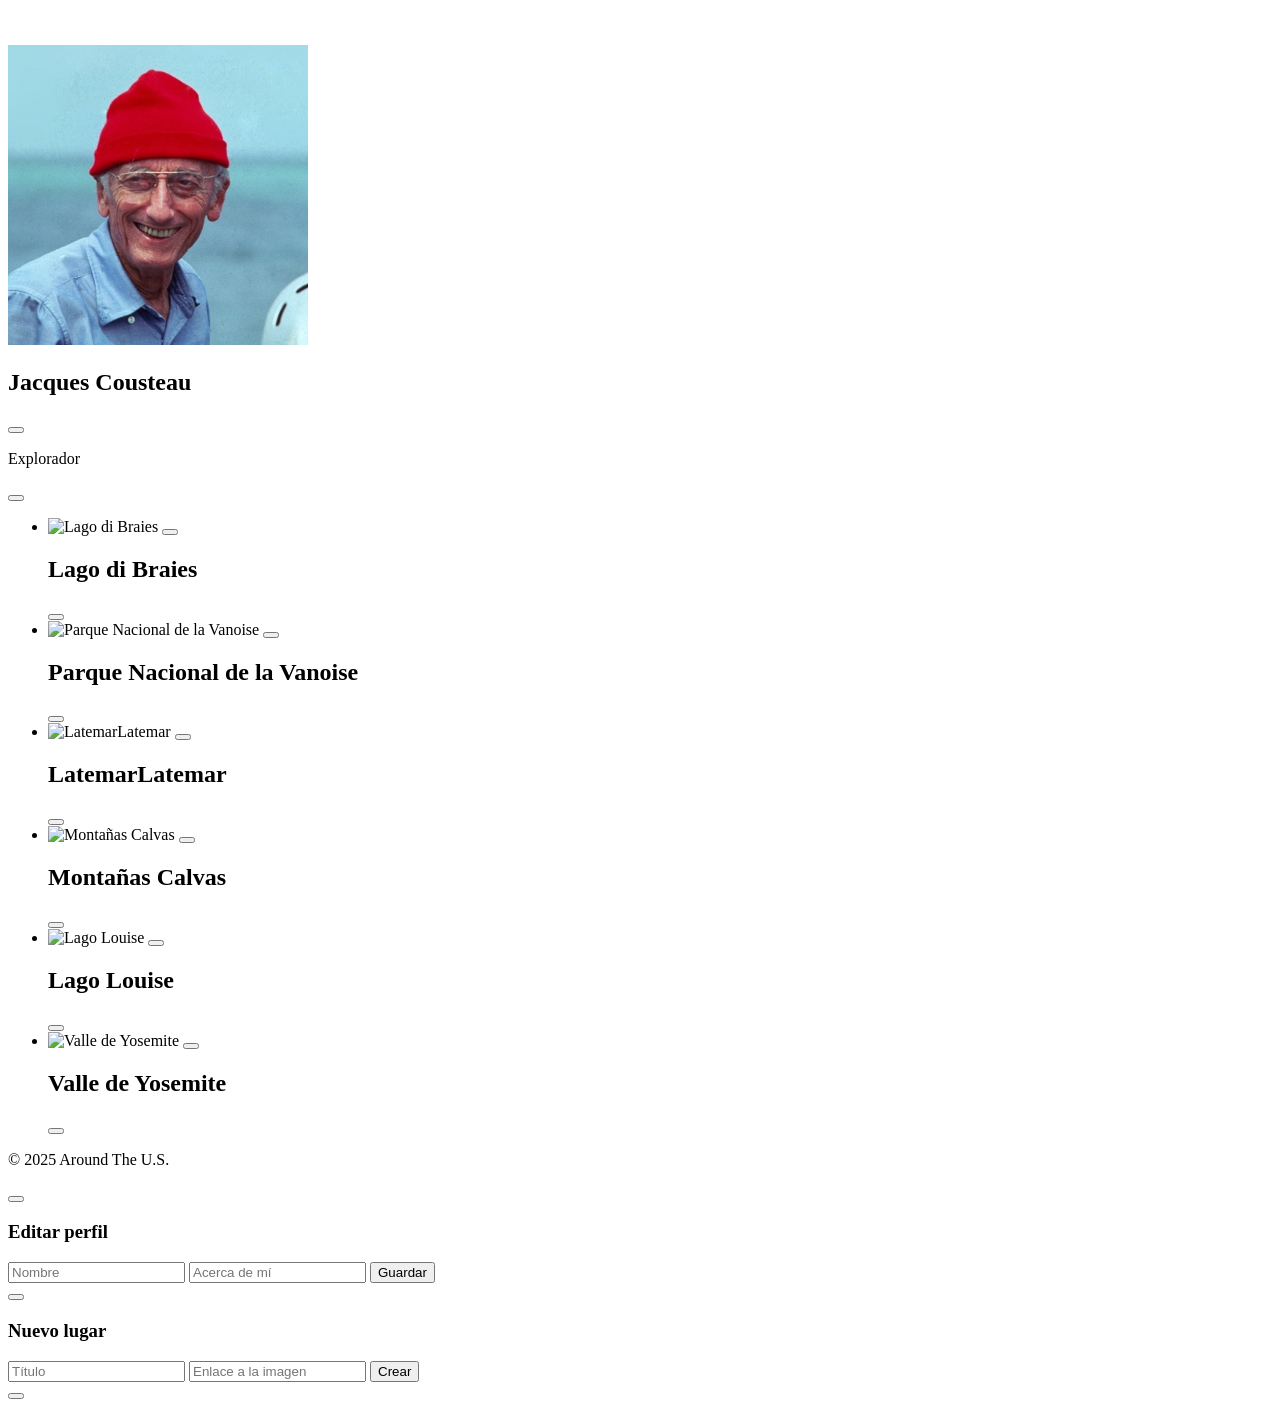
==== index.html @ 72ad416d "feat: Se ajusta archivo HTML para incluir el template de cards y realizar el render de las imagenes " ====
<!doctype html>
<html lang="es">
  <head>
    <meta charset="UTF-8" />
    <meta content="width=device-width, initial-scale=1.0" name="viewport" />
    <meta content="ie=edge" http-equiv="X-UA-Compatible" />
    <title>Around The U.S.</title>
    <link href="./pages/index.css" rel="stylesheet" />
  </head>
  <body class="page">
    <div class="page__content">
      <header class="header page__section">
        <img
          alt="Logotipo Around The U.S."
          class="logo header__logo"
          src="./images/logo.svg"
        />
      </header>
      <main class="content">
        <section class="profile page__section">
          <img class="profile__image" src="./images/avatar.jpg" alt="Avatar" />
          <div class="profile__info">
            <h1 class="profile__title">Jacques Cousteau</h1>
            <button
              aria-label="Editar perfil"
              class="profile__edit-button"
              type="button"
            ></button>
            <p class="profile__description">Explorador</p>
          </div>
          <button
            aria-label="Agregar tarjeta"
            class="profile__add-button"
            type="button"
          ></button>
        </section>
        <section class="cards page__section">
          <!-- <ul class="cards__list">
            <li class="card">
              <img
                class="card__image"
                src="https://practicum-content.s3.us-west-1.amazonaws.com/web-code/moved_yosemite.jpg"
                alt="Valle de Yosemite"
              />
              <button
                aria-label="Eliminar tarjeta"
                class="card__delete-button"
                type="button"
              ></button>
              <div class="card__description">
                <h2 class="card__title">Valle de Yosemite</h2>
                <button
                  aria-label="Botón Me gusta"
                  class="card__like-button"
                  type="button"
                ></button>
              </div>
            </li>
            <li class="card">
              <img
                class="card__image"
                src="https://practicum-content.s3.us-west-1.amazonaws.com/web-code/moved_lake-louise.jpg"
                alt="Lago Louise"
              />
              <button
                aria-label="Eliminar tarjeta"
                class="card__delete-button"
                type="button"
              ></button>
              <div class="card__description">
                <h2 class="card__title">Lago Louise</h2>
                <button
                  aria-label="Botón Me gusta"
                  class="card__like-button"
                  type="button"
                ></button>
              </div>
            </li>
            <li class="card">
              <img
                class="card__image"
                src="https://practicum-content.s3.us-west-1.amazonaws.com/web-code/moved_bald-mountains.jpg"
                alt="Montañas Calvas"
              />
              <button
                aria-label="Eliminar tarjeta"
                class="card__delete-button"
                type="button"
              ></button>
              <div class="card__description">
                <h2 class="card__title">Montañas Calvas</h2>
                <button
                  aria-label="Botón Me gusta"
                  class="card__like-button"
                  type="button"
                ></button>
              </div>
            </li>
            <li class="card">
              <img
                class="card__image"
                src="https://practicum-content.s3.us-west-1.amazonaws.com/web-code/moved_latemar.jpg"
                alt="Latemar"
              />
              <button
                aria-label="Eliminar tarjeta"
                class="card__delete-button"
                type="button"
              ></button>
              <div class="card__description">
                <h2 class="card__title">Latemar</h2>
                <button
                  aria-label="Botón Me gusta"
                  class="card__like-button"
                  type="button"
                ></button>
              </div>
            </li>
            <li class="card">
              <img
                class="card__image"
                src="https://practicum-content.s3.us-west-1.amazonaws.com/web-code/moved_vanoise.jpg"
                alt="Parque Nacional de la Vanoise"
              />
              <button
                aria-label="Eliminar tarjeta"
                class="card__delete-button"
                type="button"
              ></button>
              <div class="card__description">
                <h2 class="card__title">Parque Nacional de la Vanoise</h2>
                <button
                  aria-label="Botón Me gusta"
                  class="card__like-button"
                  type="button"
                ></button>
              </div>
            </li>
            <li class="card">
              <img
                class="card__image"
                src="https://practicum-content.s3.us-west-1.amazonaws.com/web-code/moved_lago.jpg"
                alt="Lago di Braies"
              />
              <button
                aria-label="Eliminar tarjeta"
                class="card__delete-button"
                type="button"
              ></button>
              <div class="card__description">
                <h2 class="card__title">Lago di Braies</h2>
                <button
                  aria-label="Botón Me gusta"
                  class="card__like-button"
                  type="button"
                ></button>
              </div>
            </li>
          </ul> -->
            <ul class="cards__list">
              <template id="card-template">
                <li class="card">
                  <img src="" alt="" class="card__image" />
                  <button class="card__delete-button" type="button"></button>
                  <div class="card__description">
                    <h2 class="card__title"></h2>
                    <button class="card__like-button" type="button"></button>
                  </div>
                </li>
              </template>
            </ul>
        </section>
      </main>
      <footer class="footer page__section">
        <p class="footer__copyright">© 2025 Around The U.S.</p>
      </footer>
      <div class="popup" id="edit-popup">
        <div class="popup__content">
          <button
            aria-label="Cerrar ventana emergente"
            class="popup__close"
            type="button"
          ></button>
          <h3 class="popup__title">Editar perfil</h3>
          <form class="popup__form" id="edit-profile-form">
            <input
              class="popup__input popup__input_type_name"
              name="name"
              placeholder="Nombre"
              type="text"
            />
            <input
              class="popup__input popup__input_type_description"
              name="description"
              placeholder="Acerca de mí"
              type="text"
            />
            <button class="button popup__button" type="submit">Guardar</button>
          </form>
        </div>
      </div>
      <div class="popup" id="new-card-popup">
        <div class="popup__content">
          <button
            aria-label="Cerrar ventana emergente"
            class="popup__close"
            type="button"
          ></button>
          <h3 class="popup__title">Nuevo lugar</h3>
          <form class="popup__form" id="new-card-form">
            <input
              class="popup__input popup__input_type_card-name"
              name="place-name"
              placeholder="Título"
              required
              type="text"
            />
            <input
              class="popup__input popup__input_type_url"
              name="link"
              placeholder="Enlace a la imagen"
              required
              type="url"
            />
            <button class="button popup__button" type="submit">Crear</button>
          </form>
        </div>
      </div>
      <div class="popup" id="image-popup">
        <div class="popup__content popup__content_content_image">
          <button
            aria-label="Cerrar ventana emergente"
            class="popup__close"
            type="button"
          ></button>
          <img alt="" class="popup__image" src="#" />
          <p class="popup__caption"></p>
        </div>
      </div>
    </div>
    <script src="scripts/index.js"></script>
  </body>
</html>
---- pages/index.css ----
@import url("../vendor/normalize.css");
@import url("../vendor/fonts.css");

@import url("../blocks/page.css");
@import url("../blocks/header.css");
@import url("../blocks/content.css");
@import url("../blocks/footer.css");
@import url("../blocks/profile.css");
@import url("../blocks/cards.css");
@import url("../blocks/card.css");
@import url("../blocks/popup.css");
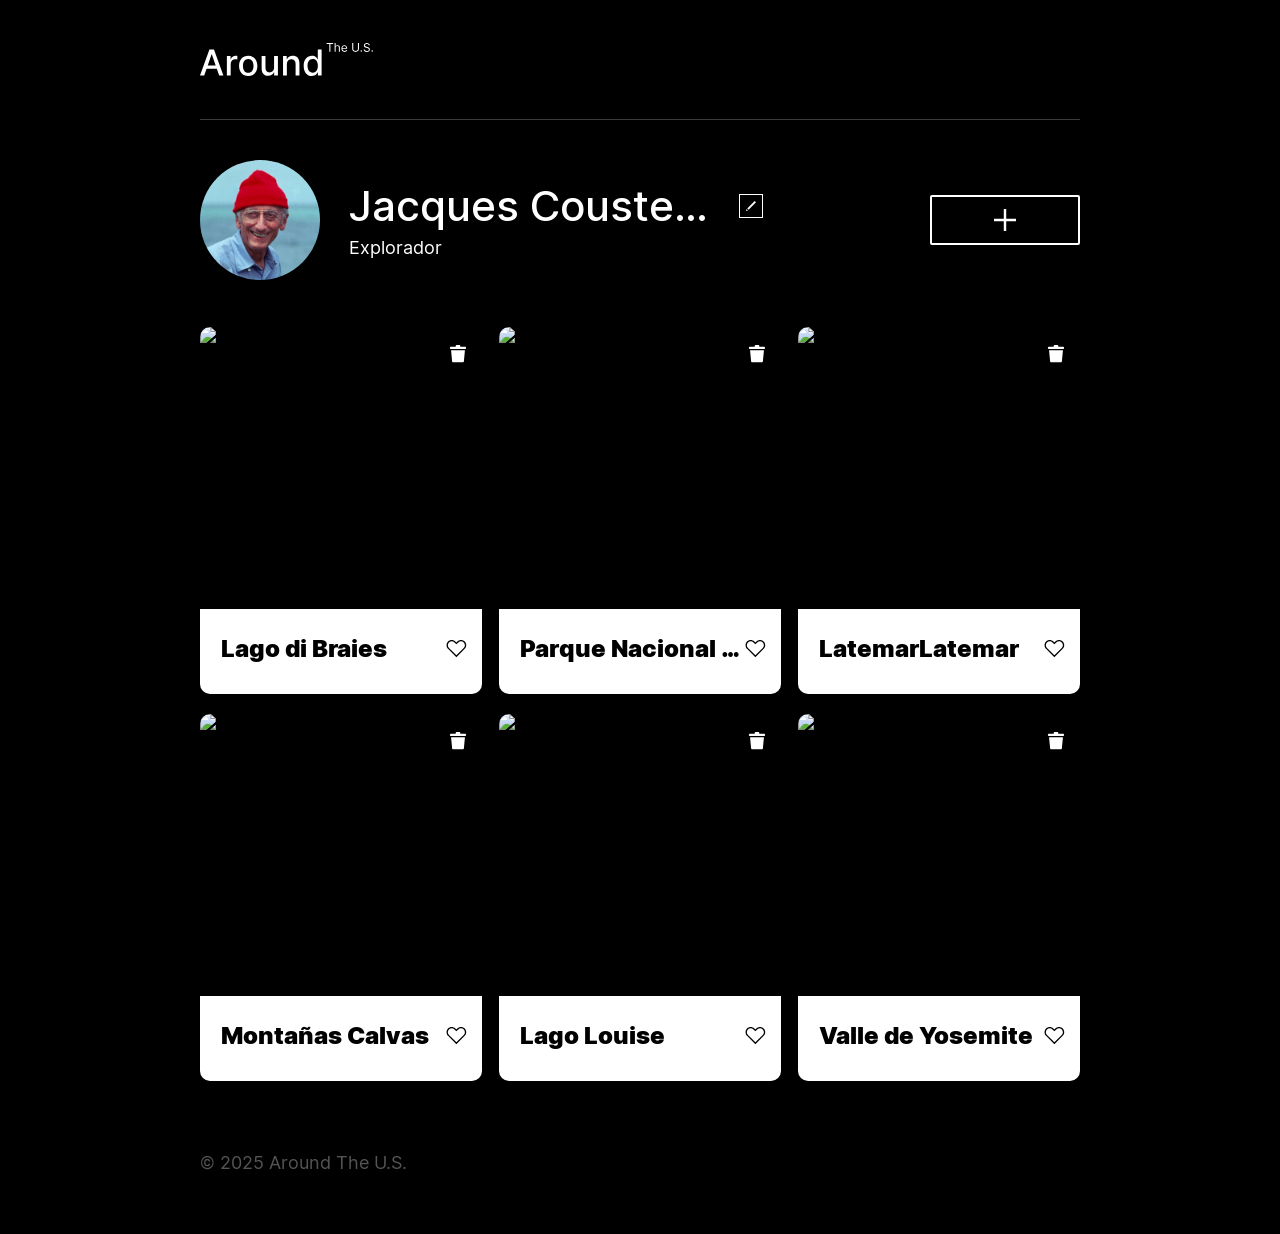
==== commit 5c552f4a: "feat: se agregan validaciones a los formularios de edicion de perfil y de creacion de tarjetas" ====
--- a/index.html
+++ b/index.html
@@ -35,140 +35,18 @@
           ></button>
         </section>
         <section class="cards page__section">
-          <!-- <ul class="cards__list">
-            <li class="card">
-              <img
-                class="card__image"
-                src="https://practicum-content.s3.us-west-1.amazonaws.com/web-code/moved_yosemite.jpg"
-                alt="Valle de Yosemite"
-              />
-              <button
-                aria-label="Eliminar tarjeta"
-                class="card__delete-button"
-                type="button"
-              ></button>
-              <div class="card__description">
-                <h2 class="card__title">Valle de Yosemite</h2>
-                <button
-                  aria-label="Botón Me gusta"
-                  class="card__like-button"
-                  type="button"
-                ></button>
-              </div>
-            </li>
-            <li class="card">
-              <img
-                class="card__image"
-                src="https://practicum-content.s3.us-west-1.amazonaws.com/web-code/moved_lake-louise.jpg"
-                alt="Lago Louise"
-              />
-              <button
-                aria-label="Eliminar tarjeta"
-                class="card__delete-button"
-                type="button"
-              ></button>
-              <div class="card__description">
-                <h2 class="card__title">Lago Louise</h2>
-                <button
-                  aria-label="Botón Me gusta"
-                  class="card__like-button"
-                  type="button"
-                ></button>
-              </div>
-            </li>
-            <li class="card">
-              <img
-                class="card__image"
-                src="https://practicum-content.s3.us-west-1.amazonaws.com/web-code/moved_bald-mountains.jpg"
-                alt="Montañas Calvas"
-              />
-              <button
-                aria-label="Eliminar tarjeta"
-                class="card__delete-button"
-                type="button"
-              ></button>
-              <div class="card__description">
-                <h2 class="card__title">Montañas Calvas</h2>
-                <button
-                  aria-label="Botón Me gusta"
-                  class="card__like-button"
-                  type="button"
-                ></button>
-              </div>
-            </li>
-            <li class="card">
-              <img
-                class="card__image"
-                src="https://practicum-content.s3.us-west-1.amazonaws.com/web-code/moved_latemar.jpg"
-                alt="Latemar"
-              />
-              <button
-                aria-label="Eliminar tarjeta"
-                class="card__delete-button"
-                type="button"
-              ></button>
-              <div class="card__description">
-                <h2 class="card__title">Latemar</h2>
-                <button
-                  aria-label="Botón Me gusta"
-                  class="card__like-button"
-                  type="button"
-                ></button>
-              </div>
-            </li>
-            <li class="card">
-              <img
-                class="card__image"
-                src="https://practicum-content.s3.us-west-1.amazonaws.com/web-code/moved_vanoise.jpg"
-                alt="Parque Nacional de la Vanoise"
-              />
-              <button
-                aria-label="Eliminar tarjeta"
-                class="card__delete-button"
-                type="button"
-              ></button>
-              <div class="card__description">
-                <h2 class="card__title">Parque Nacional de la Vanoise</h2>
-                <button
-                  aria-label="Botón Me gusta"
-                  class="card__like-button"
-                  type="button"
-                ></button>
-              </div>
-            </li>
-            <li class="card">
-              <img
-                class="card__image"
-                src="https://practicum-content.s3.us-west-1.amazonaws.com/web-code/moved_lago.jpg"
-                alt="Lago di Braies"
-              />
-              <button
-                aria-label="Eliminar tarjeta"
-                class="card__delete-button"
-                type="button"
-              ></button>
-              <div class="card__description">
-                <h2 class="card__title">Lago di Braies</h2>
-                <button
-                  aria-label="Botón Me gusta"
-                  class="card__like-button"
-                  type="button"
-                ></button>
-              </div>
-            </li>
-          </ul> -->
-            <ul class="cards__list">
-              <template id="card-template">
-                <li class="card">
-                  <img src="" alt="" class="card__image" />
-                  <button class="card__delete-button" type="button"></button>
-                  <div class="card__description">
-                    <h2 class="card__title"></h2>
-                    <button class="card__like-button" type="button"></button>
-                  </div>
-                </li>
-              </template>
-            </ul>
+          <ul class="cards__list">
+            <template id="card-template">
+              <li class="card">
+                <img src="" alt="" class="card__image" />
+                <button class="card__delete-button" type="button"></button>
+                <div class="card__description">
+                  <h2 class="card__title"></h2>
+                  <button class="card__like-button" type="button"></button>
+                </div>
+              </li>
+            </template>
+          </ul>
         </section>
       </main>
       <footer class="footer page__section">
@@ -182,20 +60,30 @@
             type="button"
           ></button>
           <h3 class="popup__title">Editar perfil</h3>
-          <form class="popup__form" id="edit-profile-form">
+          <form class="popup__form" id="edit-profile-form" novalidate>
             <input
               class="popup__input popup__input_type_name"
               name="name"
+              id="nombre"
               placeholder="Nombre"
               type="text"
+              required
+              minlength="2"
+              maxlength="40"
             />
+            <span class="nombre-input-error form__input-error"></span>
             <input
               class="popup__input popup__input_type_description"
               name="description"
+              id="descripcion"
               placeholder="Acerca de mí"
               type="text"
+              required
+              minlength="2"
+              maxlength="200"
             />
-            <button class="button popup__button" type="submit">Guardar</button>
+            <span class="descripcion-input-error form__input-error"></span>
+            <button class="button popup__button popup__edit_button" type="submit" disabled>Guardar</button>
           </form>
         </div>
       </div>
@@ -207,22 +95,28 @@
             type="button"
           ></button>
           <h3 class="popup__title">Nuevo lugar</h3>
-          <form class="popup__form" id="new-card-form">
+          <form class="popup__form" id="new-card-form" novalidate>
             <input
               class="popup__input popup__input_type_card-name"
               name="place-name"
+              id="titulo"
               placeholder="Título"
               required
               type="text"
+              minlength="2"
+              maxlength="30"
             />
+            <span class="titulo-input-error form__input-error"></span>
             <input
               class="popup__input popup__input_type_url"
               name="link"
+              id="enlace"
               placeholder="Enlace a la imagen"
               required
               type="url"
             />
-            <button class="button popup__button" type="submit">Crear</button>
+            <span class="enlace-input-error form__input-error"></span>
+            <button class="button popup__button popup__add_button" type="submit" disabled>Crear</button>
           </form>
         </div>
       </div>
--- a/pages/index.css
+++ b/pages/index.css
@@ -9,3 +9,5 @@
 @import url("../blocks/cards.css");
 @import url("../blocks/card.css");
 @import url("../blocks/popup.css");
+@import url("../blocks/formErrors.css");
+@import url("../blocks/buttons.css");
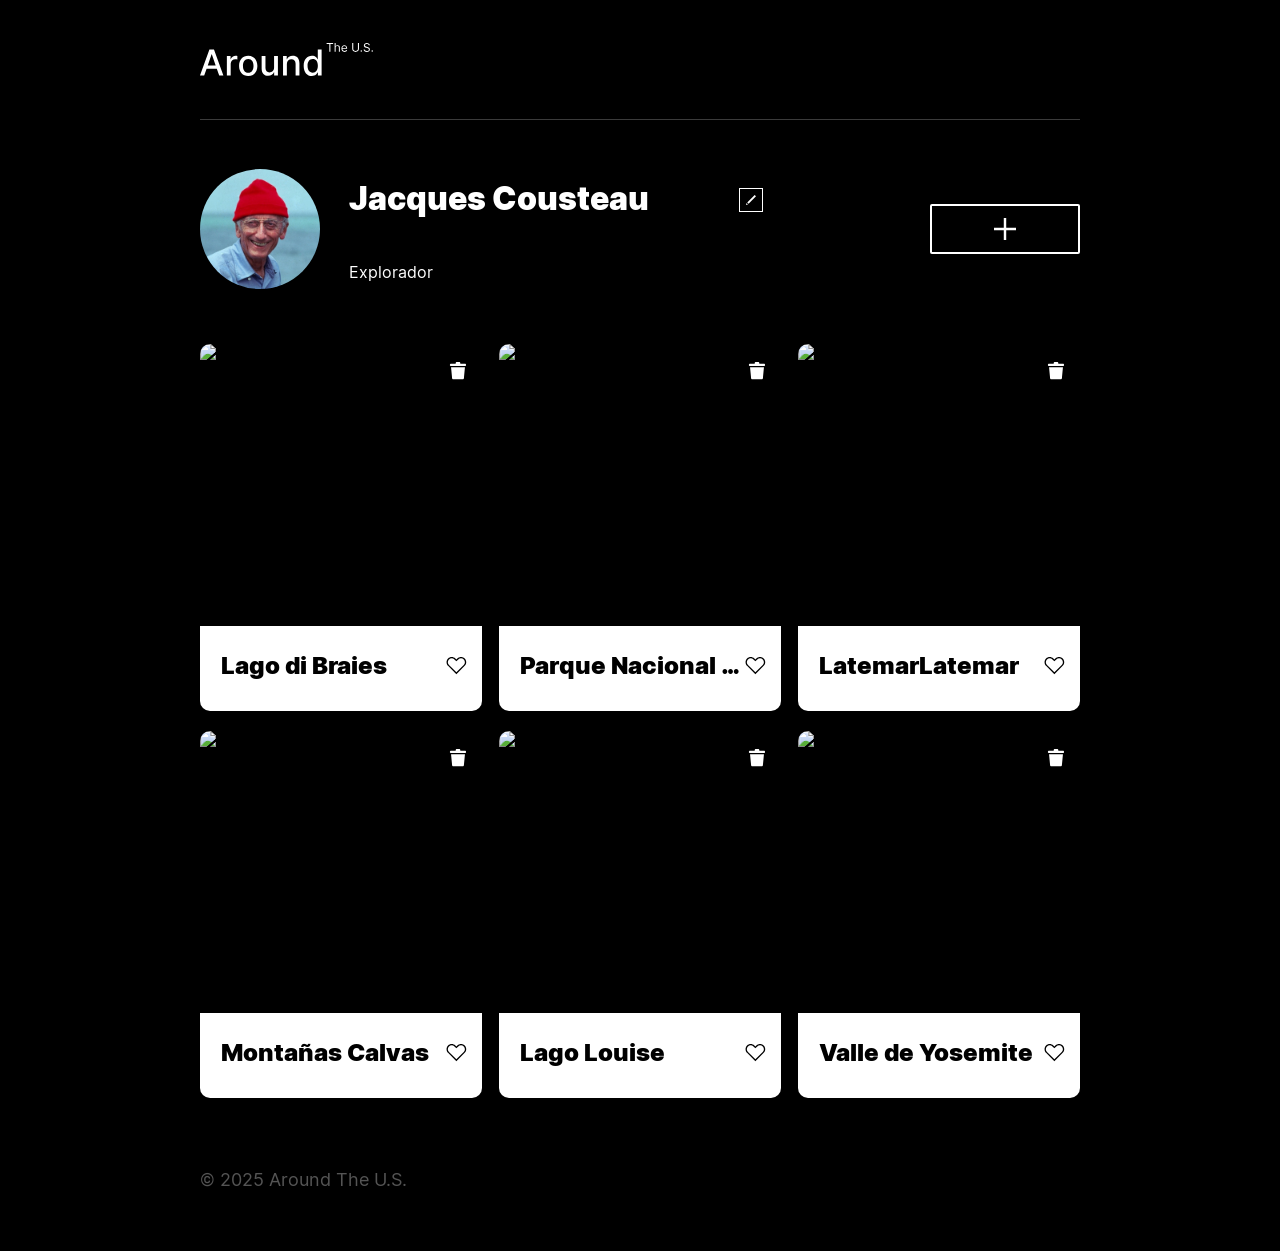
==== commit 18150f34: "feat: Se agregan los requerimientos del sprint 11" ====
--- a/index.html
+++ b/index.html
@@ -5,7 +5,7 @@
     <meta content="width=device-width, initial-scale=1.0" name="viewport" />
     <meta content="ie=edge" http-equiv="X-UA-Compatible" />
     <title>Around The U.S.</title>
-    <link href="./pages/index.css" rel="stylesheet" />
+    <link href="src/pages/index.css" rel="stylesheet" />
   </head>
   <body class="page">
     <div class="page__content">
@@ -13,20 +13,24 @@
         <img
           alt="Logotipo Around The U.S."
           class="logo header__logo"
-          src="./images/logo.svg"
+          src="src/images/logo.svg"
         />
       </header>
       <main class="content">
         <section class="profile page__section">
-          <img class="profile__image" src="./images/avatar.jpg" alt="Avatar" />
+          <img
+            class="profile__image"
+            src="src/images/avatar.jpg"
+            alt="Avatar"
+          />
           <div class="profile__info">
-            <h1 class="profile__title">Jacques Cousteau</h1>
+            <h1 class="profile__name">Jacques Cousteau</h1>
             <button
               aria-label="Editar perfil"
               class="profile__edit-button"
               type="button"
             ></button>
-            <p class="profile__description">Explorador</p>
+            <p class="profile__job">Explorador</p>
           </div>
           <button
             aria-label="Agregar tarjeta"
@@ -71,7 +75,9 @@
               minlength="2"
               maxlength="40"
             />
-            <span class="nombre-input-error form__input-error"></span>
+            <span
+              class="popup__input-error popup__input-error_type_nombre"
+            ></span>
             <input
               class="popup__input popup__input_type_description"
               name="description"
@@ -82,8 +88,16 @@
               minlength="2"
               maxlength="200"
             />
-            <span class="descripcion-input-error form__input-error"></span>
-            <button class="button popup__button popup__edit_button" type="submit" disabled>Guardar</button>
+            <span
+              class="popup__input-error popup__input-error_type_descripcion"
+            ></span>
+            <button
+              class="button popup__button popup__button_edit"
+              type="submit"
+              disabled
+            >
+              Guardar
+            </button>
           </form>
         </div>
       </div>
@@ -106,7 +120,9 @@
               minlength="2"
               maxlength="30"
             />
-            <span class="titulo-input-error form__input-error"></span>
+            <span
+              class="popup__input-error popup__input-error_type_titulo"
+            ></span>
             <input
               class="popup__input popup__input_type_url"
               name="link"
@@ -115,8 +131,16 @@
               required
               type="url"
             />
-            <span class="enlace-input-error form__input-error"></span>
-            <button class="button popup__button popup__add_button" type="submit" disabled>Crear</button>
+            <span
+              class="popup__input-error popup__input-error_type_enlace"
+            ></span>
+            <button
+              class="button popup__button popup__button_add"
+              type="submit"
+              disabled
+            >
+              Crear
+            </button>
           </form>
         </div>
       </div>
@@ -132,6 +156,6 @@
         </div>
       </div>
     </div>
-    <script src="scripts/index.js"></script>
+    <script type="module" src="src/scripts/index.js"></script>
   </body>
 </html>
--- a/src/pages/index.css
+++ b/src/pages/index.css
@@ -0,0 +1,13 @@
+@import url("../vendor/normalize.css");
+@import url("../vendor/fonts.css");
+
+@import url("../blocks/page.css");
+@import url("../blocks/header.css");
+@import url("../blocks/content.css");
+@import url("../blocks/footer.css");
+@import url("../blocks/profile.css");
+@import url("../blocks/cards.css");
+@import url("../blocks/card.css");
+@import url("../blocks/popup.css");
+@import url("../blocks/formErrors.css");
+@import url("../blocks/buttons.css");
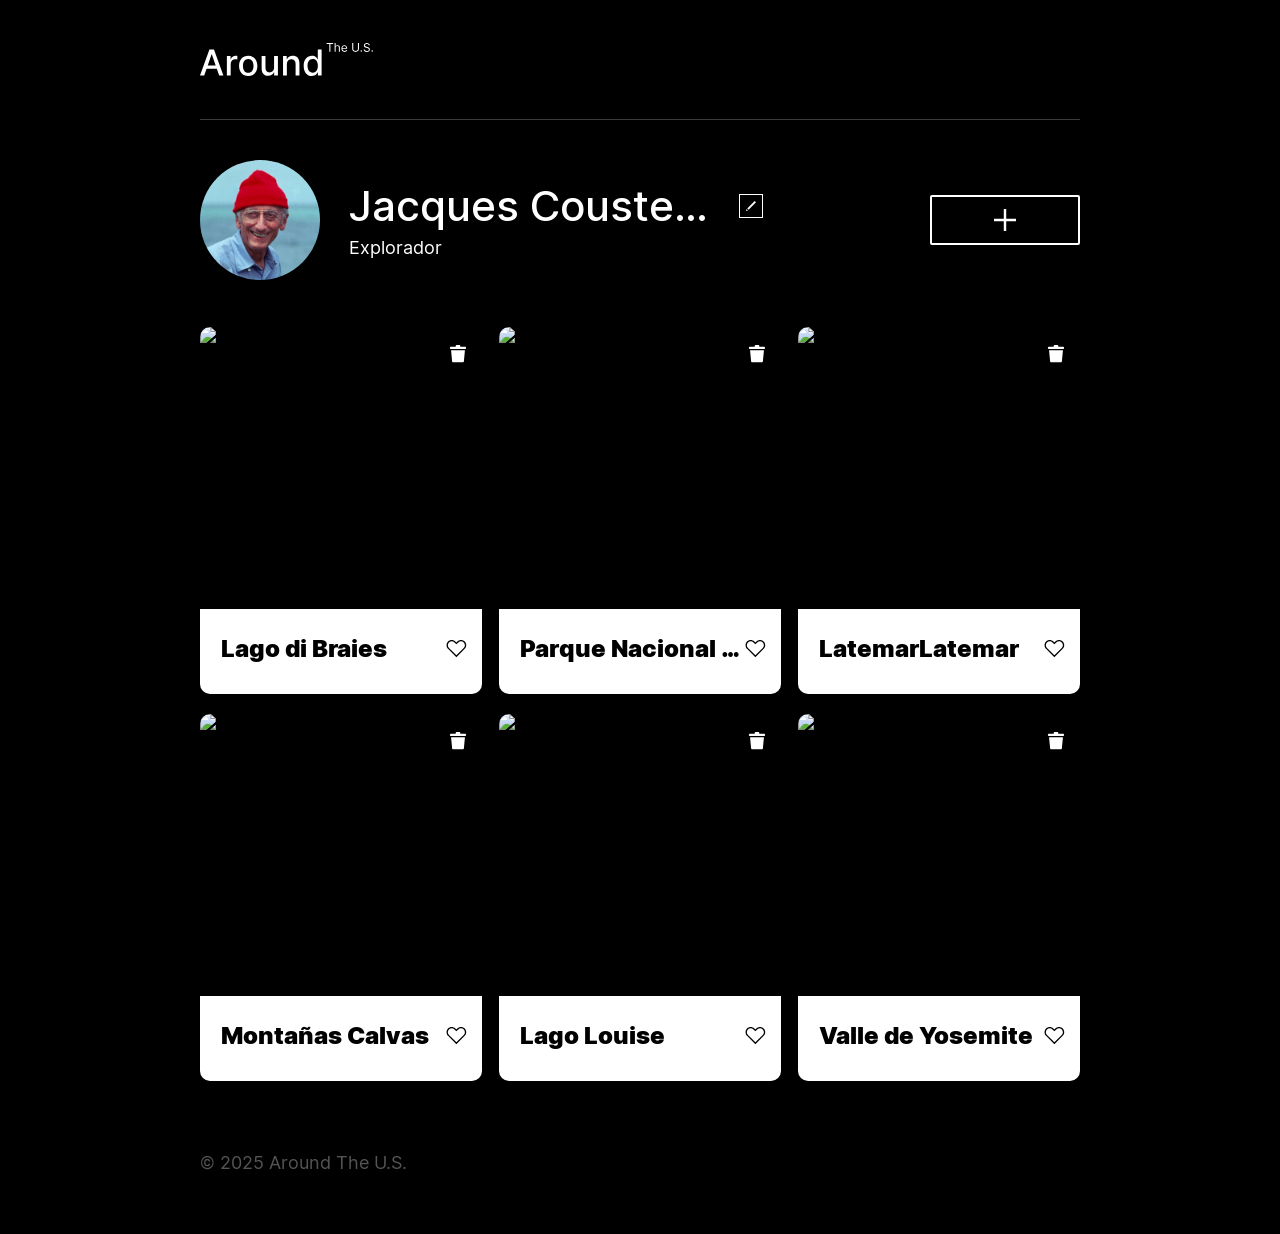
==== commit 54121103: "bug: Se arreglan errores indicados en la primera entrega" ====
--- a/index.html
+++ b/index.html
@@ -24,13 +24,13 @@
             alt="Avatar"
           />
           <div class="profile__info">
-            <h1 class="profile__name">Jacques Cousteau</h1>
+            <h1 class="profile__title">Jacques Cousteau</h1>
             <button
               aria-label="Editar perfil"
               class="profile__edit-button"
               type="button"
             ></button>
-            <p class="profile__job">Explorador</p>
+            <p class="profile__description">Explorador</p>
           </div>
           <button
             aria-label="Agregar tarjeta"
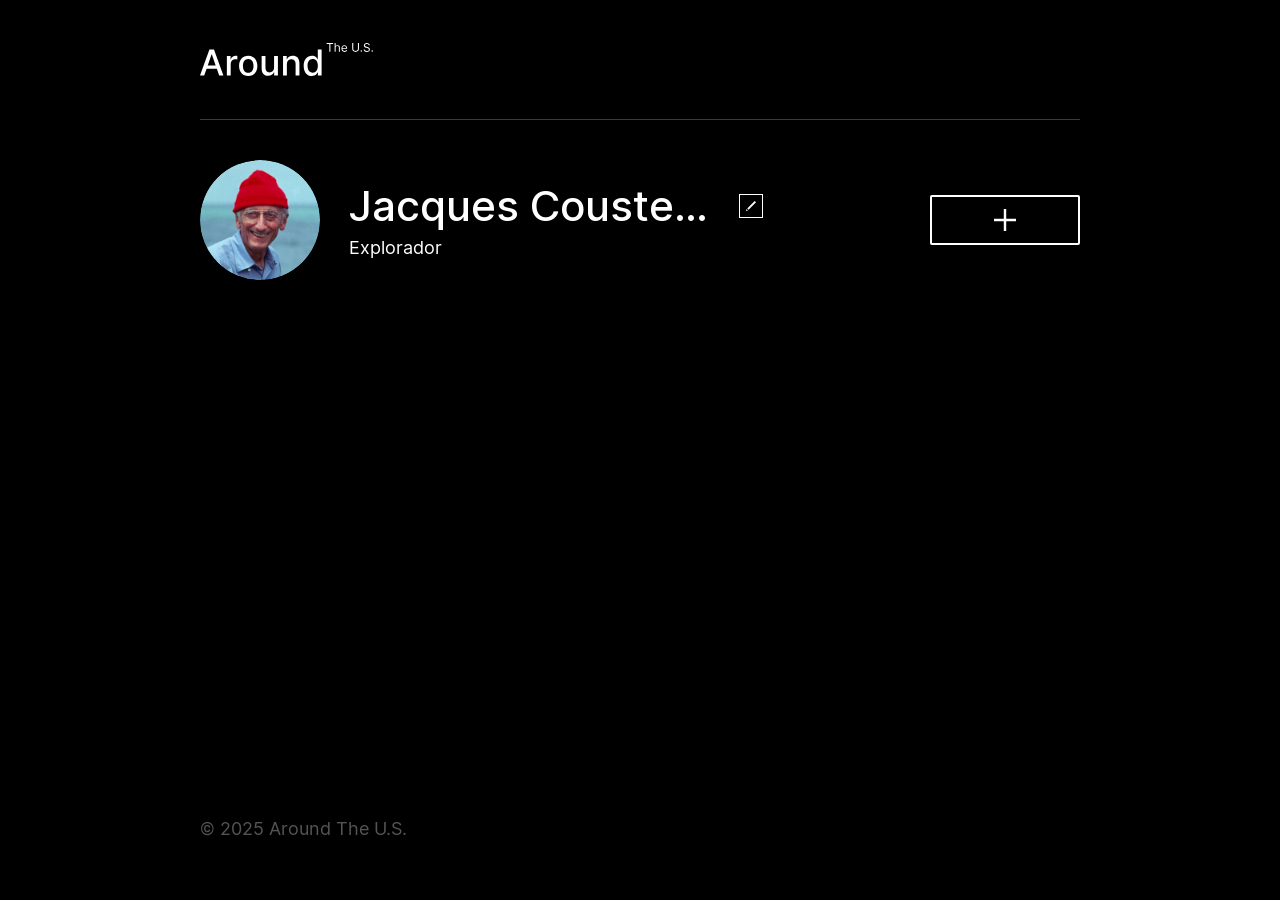
==== commit 5a297db8: "feat: se agregan funcionalidades del sprint 11. Entrega 1" ====
--- a/index.html
+++ b/index.html
@@ -18,11 +18,18 @@
       </header>
       <main class="content">
         <section class="profile page__section">
-          <img
+          <div class ="profile__avatar-container">
+            <img
             class="profile__image"
             src="src/images/avatar.jpg"
             alt="Avatar"
           />
+          <button
+            aria-label="Editar avatar"
+            class="profile__edit-avatar-button"
+            type="button"
+          ></button>
+          </div>
           <div class="profile__info">
             <h1 class="profile__title">Jacques Cousteau</h1>
             <button
@@ -155,6 +162,50 @@
           <p class="popup__caption"></p>
         </div>
       </div>
+      <div class="popup" id="delete-confirm-popup">
+        <div class="popup__content">
+          <button
+            aria-label="Cerrar ventana emergente"
+            class="popup__close"
+            type="button"
+          ></button>
+          <h3 class="popup__title">¿Estás seguro/a?</h3>
+          <button
+            class="button popup__button popup__button_delete"
+            type="submit"
+          >
+            Sí
+          </button>
+        </div>
+      </div>
+      <div class="popup" id="edit-pic-profile-popup">
+        <div class="popup__content">
+          <button
+            aria-label="Cerrar ventana emergente"
+            class="popup__close"
+            type="button"
+          ></button>
+          <h3 class="popup__title">Editar avatar</h3>
+          <form class="popup__form" id="edit-pic-profile-form" novalidate>
+            <input
+              class="popup__input popup__input_type_url"
+              name="avatar-url"
+              id="avatar-url"
+              placeholder="Enlace a la imagen"
+              required
+              type="url"
+            />
+            <span
+              class="popup__input-error popup__input-error_type_avatar-link"
+            ></span>
+            <button
+              class="button popup__button popup__button_edit-pic-profile"
+              type="submit"
+            >
+              Guardar
+            </button>
+          </form>
+        </div>
     </div>
     <script type="module" src="src/scripts/index.js"></script>
   </body>
